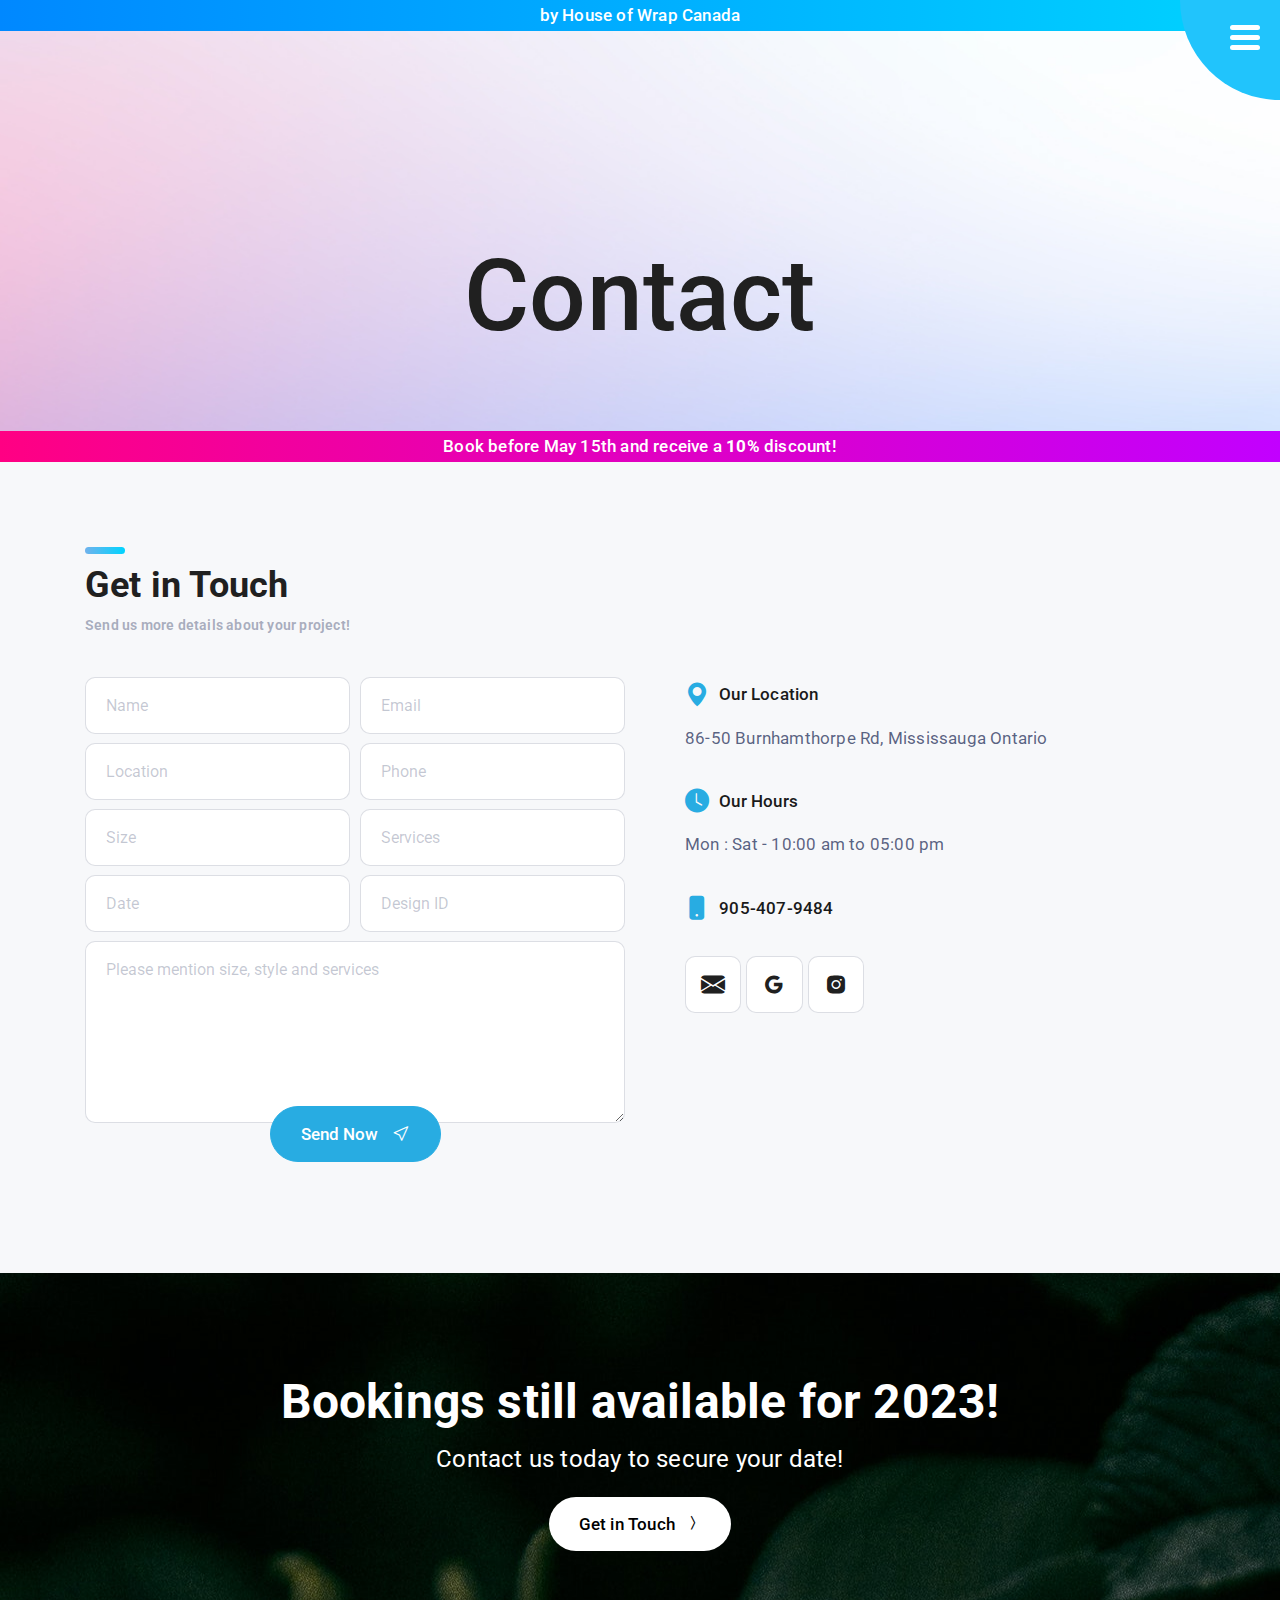
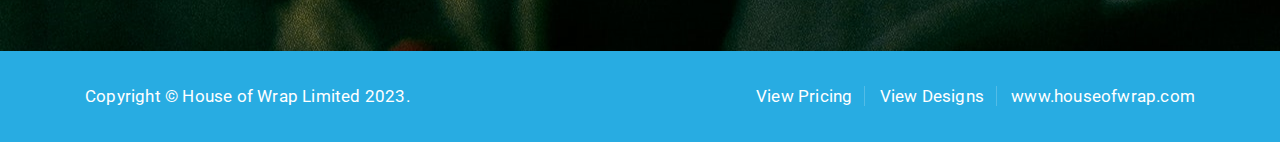
==== contact.html @ 19a2f288 "added first" ====
<!doctype html>
<html lang="en">
<head>
<meta charset="utf-8">
<meta name="viewport" content="width=device-width, initial-scale=1">
<meta name="format-detection" content="telephone=no">
<title>Wedding Floor Wraps | Brampton, Toronto, Vaughan, Mississauga</title>
<meta name="author" content="tansh">
<meta name="description" content="HTML Teamplate">
<meta name="keywords" content="agency, personal, photography, one page">

<!-- FAVICON FILES -->
<link href="assets/images/icons/apple-touch-icon-144-precomposed.png" rel="apple-touch-icon" sizes="144x144">
<link href="assets/images/icons/apple-touch-icon-120-precomposed.png" rel="apple-touch-icon" sizes="120x120">
<link href="assets/images/icons/apple-touch-icon-76-precomposed.png" rel="apple-touch-icon" sizes="76x76">
<link href="assets/images/icons/favicon.png" rel="shortcut icon">



<!-- CSS FILES -->
<link rel="stylesheet" href="assets/css/bootstrap.min.css">
<link rel="stylesheet" href="assets/fonts/iconfonts.css">
<link rel="stylesheet" href="assets/css/plugins.css">
<link rel="stylesheet" href="assets/css/style.css">
<link rel="stylesheet" href="assets/css/style2.css">

<link rel="stylesheet" href="assets/css/responsive.css">
<link rel="stylesheet" href="assets/css/color.css">
<style>
    html, body {width: auto!important; overflow-x: hidden!important} 

</style>
</head>
<body>


    <!-- preloader ends --> 
    
    <!-- Small Devices Header 
============================================= -->

    <!-- Small Devices Header ends 
============================================= --> 
    
    <!-- Header 
============================================= -->
<div class="banner-hd  " style="margin-bottom: 0px !important; z-index: 101 !important; margin-bottom: -30px !important; padding-bottom: 0px !important">
    <p>by House of Wrap Canada            
     
    </p>           
    

</div>

<label>
    <input type='checkbox'>
    <span class='menu'>
      <span class='hamburger'></span>
    </span>
    <ul>
      <li>
        <a href='index.html'>Home</a>
      </li>
      <li>
        <a href='pricing.html'>Pricing</a>
      </li>
      <li>
        <a href='designs.html'>Designs</a>
      </li>
      <li>
        <a href='contact.html'>Contact</a>
      </li>
    </ul>
  </label>
    <!-- header ends
================================================== --> 
    
    <!-- Page Title 
============================================= -->
    <div class="dtr-page-title-wrapper dtr-section-with-bg dtr-page-title-pt" style="background-image: url(assets/img/UnicornVectorGradient_4.jpg);" >
        <div class="container dtr-page-title-inner">
            <div class="row">
                <div class="col-12 dtr-page-title-content">
                    <h1 class="dtr-entry-title wow fadeInUp h-text1">Contact</h1>
                </div>
            </div>
        </div>
    </div>
    <!-- Page Title ends
============================================= --> 
    
    <!-- == main content area starts == -->
    <div id="dtr-main-content"> 
        <div class="banner-hd-3 " style="margin-top: 0px !important; margin-bottom: 0px !important; padding-bottom: 0px !important; z-index: 102 !important;">
            <p> Book before May 15th and receive a <b>10%</b>  discount!             
          
            </p>           
            
        
        </div>
        <!--===== section 1 starts =====-->
        <section id="contact" class="dtr-section dtr-py-100 bg-light-blue">
            
            <div class="container"> 
                
                <!-- heading starts -->
                <div class="dtr-styled-heading">
                    <h2>Get in Touch</h2>
                    <p>Send us more details about your project!</p>
                </div>
                
                <!-- heading ends --> 
                
                <!--== row starts ==-->
                <div class="row"> 
                    
                    <!-- column 1 starts -->
                    <div class="col-12 col-md-6"> 
                        
                        <!-- form starts -->
                        <div class="dtr-form">
                            <form id="" action="https://formspree.io/f/mgepqyrl" method="post"  action="https://formspree.io/f/mgepqyrl">
                                <div>
                                    <div class="dtr-form-row dtr-form-row-2col">
                                        <p class="dtr-form-column">
                                            <input name="name"  type="text" placeholder="Name" class="required" required > 
                                        </p>
                                        <p class="dtr-form-column">
                                            <input name="email"  class="required email" type="text" placeholder="Email" required>
                                            
                                        </p>
                                        <p class="dtr-form-column">
                                            <input name="location"  type="text" placeholder="Location" class="required" required > 
                                        </p>
                                        <p class="dtr-form-column">
                                            <input name="phone"  class="required phone" type="tel" placeholder="Phone" required>
                                        </p>
                                        <p class="dtr-form-column">
                                            <input name="size"  type="text" placeholder="Size" class="required" required > 
                                        </p>
                                        <p class="dtr-form-column">
                                            <input name="service"  class="required service" type="tel" placeholder="Services" required>
                                        </p>
                                        <p class="dtr-form-column">
                                            <input name="date"  class="required date" type="tel" placeholder="Date" required>
                                        </p>
                                        <p class="dtr-form-column">
                                            <input name="design" type="tel" placeholder="Design ID">
                                        </p>
                                    </div>
                                
                                    <p class="antispam">Leave this empty: <br />
                                        <input name="url" />
                                    </p>
                                    <p>
                                        <textarea rows="6" name="message" id="message" class="required"  placeholder="Please mention size, style and services"></textarea>
                                    </p>
                                    <p class="text-center">
                                        <button class="dtr-btn btn-blue dtr-mt-minus30" type="submit" value="Send Message">Send Now<i class="icon-cursor dtr-ml-15"></i></button>
                                    </p>
                                    <div id="result"></div>
                                </div>
                            </form>
                        </div>
                        <!-- form ends --> 
                        
                    </div>
                    <!-- column 2 starts -->
                    <div class="col-12 col-md-6">
                        <div class="dtr-pl-30">
                            <p class="d-flex align-items-center"><i class="icon-geo-alt dtr-mr-10 text-size-md color-blue"></i><span class="font-weight-500 color-dark">Our Location</span></p>
                            <p>86-50 Burnhamthorpe Rd, Mississauga Ontario</p>
                            <div class="spacer-20"></div>
                            <p class="d-flex align-items-center"><i class="icon-clock-fill dtr-mr-10 text-size-md color-blue"></i><span class="font-weight-500 color-dark">Our Hours</span></p>
                            <p>Mon : Sat - 10:00 am to 05:00 pm</p>
                            <div class="spacer-20"></div>
                            <p class="d-flex align-items-center"><i class="icon-phone-fill dtr-mr-10 text-size-md color-blue"></i><span class="font-weight-500 color-dark">905-407-9484</span></p>
        
                            
                            <!-- social starts -->
                            <ul class="dtr-social dtr-social-list dtr-styled-social text-left dtr-mt-30">
                                <li><a href="mailto:contact@houseofwrap.com" class="dtr-social-button dtr-mail" target="_blank" title="mail"><span>Talk to us</span></a></li>
                                <li><a  rel="nofollow" target="_blank" href="https://www.google.com/maps?q=house+of+wrap&rlz=1C5CHFA_enCA938CA939&um=1&ie=UTF-8&sa=X&ved=2ahUKEwihzdGohPr8AhXEk4kEHcO7C9kQ_AUoAHoECAEQCg" class="dtr-social-button dtr-google" target="_blank" title="google"><span>Share on Google</span></a></li>
                                <li><a href="#" class="dtr-social-button dtr-instagram" target="_blank" title="instagram"><span>Follow on Instagram</span></a></li>
                            </ul>
                            <!-- social ends --> 
                            
                        </div>
                    </div>
                    <!-- column 2 ends --> 
                    
                </div>
                <!--== row ends ==--> 
                
            </div>
        </section>
        <!--===== section 1 ends =====--> 
        
        <!--===== section 2 starts =====-->
        <section class="dtr-section parallax dtr-py-100" style="background-size: 100% !important; background-image: url(assets/img/pexels-irina-iriser-1122639.jpg);">
            <div class="container"> 
                
                <!--== row starts ==-->
                <div class="row text-center">
                    <div class="col-12">
                        <h2 class="font-family-alt font-weight-700 color-dark" style="color: white;  margin-bottom:10px; font-family: 'Alkatra', cursive;
                        ">Bookings still available for 2023!</h2>
                        <p class="color-dark font-weight-400  text-size-md" style="color: white; margin-bottom: -10px;" >Contact us today to secure your date!</p>
                        <!-- link starts --> 
                        <a href="#contact" class="dtr-btn btn-white dtr-mt-30 gradient-btn">Get in Touch <i class="icon-chevron-compact-right"></i></a> 
                        <!-- link ends --> 
                    </div>
                </div>
                <!--== row ends ==--> 
                
            </div>
        </section>
        <!--===== section 2 ends =====--> 
        
        <!-- footer section starts
================================================== -->
<footer id="dtr-footer"> 
    
    <!--== copyright starts ==-->
    <div class="dtr-copyright">
        <div class="container"> 
            
            <!--== row starts ==-->
            <div class="row"> 
                
                <!-- column 1 starts -->
                <div class="col-12 col-md-6">
                    <p> Copyright © House of Wrap Limited 2023. </p>
                </div>
                <!-- column 1 ends --> 
                
                <!-- column 2 starts -->
                <div class="col-12 col-md-6 text-right">
                    <ul class="dtr-pipe-list">
                        <li><a target="_blank" href="designs.html">View Pricing</a></li>

                        <li><a target="_blank" href="designs.html">View Designs</a></li>

                        
                        <li><a target="_blank" href="https://www.houseofwrap.com/">www.houseofwrap.com</a></li>
                    </ul>
                </div>
                <!-- column 2 ends --> 
                
            </div>
            <!--== row ends ==--> 
            
        </div>
    </div>
    <!--== copyright ends ==--> 
    
</footer>
        <!-- footer section ends
================================================== --> 
        
    </div>
    <!-- == main content area ends == --> 
    
</div>
<!-- #dtr-wrapper ends --> 

<!-- JS FILES --> 
<script src="assets/js/jquery.min.js"></script> 
<script src="assets/js/bootstrap.min.js"></script> 
<script src="assets/js/plugins.js"></script> 
<script src="assets/js/custom.js"></script>
</body>
</html>
---- assets/fonts/iconfonts.css ----
@font-face { font-family: 'icomoon'; src: url('icomoon.eot'); src: url('icomoon.eot?lmf06m#iefix') format('embedded-opentype'),  url('icomoon.ttf') format('truetype'),  url('icomoon.woff') format('woff'),  url('icomoon.svg?lmf06m#icomoon') format('svg'); font-weight: normal; font-style: normal; font-display: block; }
[class^="icon-"], [class*=" icon-"] { /* use !important to prevent issues with browser extensions that change fonts */
font-family: 'icomoon' !important; speak: never; font-style: normal; font-weight: normal; font-variant: normal; text-transform: none; line-height: 1; /* Better Font Rendering =========== */
-webkit-font-smoothing: antialiased; -moz-osx-font-smoothing: grayscale; }
.icon-bxl-gitlab:before { content: "\e99c"; }
.icon-bxl-html5:before { content: "\e900"; }
.icon-bxl-whatsapp:before { content: "\e901"; }
.icon-bxl-whatsapp-square:before { content: "\e902"; }
.icon-bxl-pinterest-alt:before { content: "\e903"; }
.icon-bxl-pinterest:before { content: "\e904"; }
.icon-bxl-facebook-circle:before { content: "\e905"; }
.icon-bxl-facebook:before { content: "\e906"; }
.icon-bxl-facebook-square:before { content: "\e907"; }
.icon-bxl-twitter:before { content: "\e908"; }
.icon-bxl-linkedin:before { content: "\e909"; }
.icon-bxl-linkedin-square:before { content: "\e90a"; }
.icon-bxl-google:before { content: "\e90b"; }
.icon-tags-fill:before { content: "\e90c"; }
.icon-bxl-instagram:before { content: "\e90d"; }
.icon-bxl-youtube:before { content: "\e90e"; }
.icon-bxl-bootstrap:before { content: "\e90f"; }
.icon-bxl-css3:before { content: "\e910"; }
.icon-bxl-instagram-alt1:before { content: "\e911"; }
.icon-bxl-javascript:before { content: "\e912"; }
.icon-bxl-jquery:before { content: "\e913"; }
.icon-bxl-magento:before { content: "\e914"; }
.icon-bx-loader:before { content: "\e915"; }
.icon-bxl-vuejs:before { content: "\e916"; }
.icon-bxl-wordpress:before { content: "\e917"; }
.icon-bxs-paper-plane:before { content: "\e918"; }
.icon-bxl-adobe:before { content: "\e919"; }
.icon-bxl-angular:before { content: "\e91a"; }
.icon-bxl-nodejs:before { content: "\e91b"; }
.icon-bxl-react:before { content: "\e91c"; }
.icon-award:before { content: "\e91d"; }
.icon-award-fill:before { content: "\e91e"; }
.icon-bag:before { content: "\e91f"; }
.icon-bag-fill:before { content: "\e920"; }
.icon-bar-chart:before { content: "\e921"; }
.icon-bar-chart-line:before { content: "\e922"; }
.icon-box:before { content: "\e923"; }
.icon-box-seam:before { content: "\e924"; }
.icon-dash:before { content: "\e925"; }
.icon-dash-circle:before { content: "\e926"; }
.icon-dash-circle-fill:before { content: "\e927"; }
.icon-dash-square:before { content: "\e928"; }
.icon-dash-square-fill:before { content: "\e929"; }
.icon-dot:before { content: "\e92a"; }
.icon-eye:before { content: "\e92b"; }
.icon-eye-fill:before { content: "\e92c"; }
.icon-gear:before { content: "\e92d"; }
.icon-gem:before { content: "\e92e"; }
.icon-globe2:before { content: "\e92f"; }
.icon-heart:before { content: "\e930"; }
.icon-heart-fill:before { content: "\e931"; }
.icon-life-preserver:before { content: "\e932"; }
.icon-pen:before { content: "\e933"; }
.icon-pencil:before { content: "\e934"; }
.icon-people:before { content: "\e935"; }
.icon-people-fill:before { content: "\e936"; }
.icon-person:before { content: "\e937"; }
.icon-person-fill:before { content: "\e938"; }
.icon-pie-chart:before { content: "\e939"; }
.icon-pie-chart-fill:before { content: "\e93a"; }
.icon-plus:before { content: "\e93b"; }
.icon-plus-circle:before { content: "\e93c"; }
.icon-plus-circle-fill:before { content: "\e93d"; }
.icon-plus-square:before { content: "\e93e"; }
.icon-plus-square-fill:before { content: "\e93f"; }
.icon-cursor:before { content: "\e940"; }
.icon-cursor-fill:before { content: "\e941"; }
.icon-clock:before { content: "\e942"; }
.icon-clock-fill:before { content: "\e943"; }
.icon-phone:before { content: "\e944"; }
.icon-phone-fill:before { content: "\e945"; }
.icon-arrow-left:before { content: "\e946"; }
.icon-arrow-left-circle:before { content: "\e947"; }
.icon-arrow-left-circle-fill:before { content: "\e948"; }
.icon-arrow-right:before { content: "\e949"; }
.icon-arrow-right-circle:before { content: "\e94a"; }
.icon-arrow-right-circle-fill:before { content: "\e94b"; }
.icon-arrows-fullscreen:before { content: "\e94c"; }
.icon-camera:before { content: "\e94d"; }
.icon-camera2:before { content: "\e94e"; }
.icon-camera-fill:before { content: "\e94f"; }
.icon-chat-left-quote:before { content: "\e950"; }
.icon-chat-left-quote-fill:before { content: "\e951"; }
.icon-chat-right-quote:before { content: "\e952"; }
.icon-chat-right-quote-fill:before { content: "\e953"; }
.icon-chat-square-quote:before { content: "\e954"; }
.icon-chat-square-quote-fill:before { content: "\e955"; }
.icon-chevron-compact-left:before { content: "\e956"; }
.icon-chevron-compact-right:before { content: "\e957"; }
.icon-diamond:before { content: "\e958"; }
.icon-diamond-fill:before { content: "\e959"; }
.icon-diamond-half:before { content: "\e95a"; }
.icon-envelope:before { content: "\e95b"; }
.icon-envelope-fill:before { content: "\e95c"; }
.icon-geo:before { content: "\e95d"; }
.icon-geo-alt:before { content: "\e95e"; }
.icon-hexagon:before { content: "\e95f"; }
.icon-hexagon-fill:before { content: "\e960"; }
.icon-link-45deg:before { content: "\e961"; }
.icon-mouse:before { content: "\e962"; }
.icon-mouse2:before { content: "\e963"; }
.icon-pentagon:before { content: "\e964"; }
.icon-pentagon-fill:before { content: "\e965"; }
.icon-play:before { content: "\e966"; }
.icon-play-fill:before { content: "\e967"; }
.icon-search:before { content: "\e968"; }
.icon-star:before { content: "\e969"; }
.icon-star-fill:before { content: "\e96a"; }
.icon-star-half:before { content: "\e96b"; }
.icon-telephone:before { content: "\e96c"; }
.icon-telephone-fill:before { content: "\e96d"; }
.icon-calendar:before { content: "\e96e"; }
.icon-calendar-fill:before { content: "\e96f"; }
.icon-folder:before { content: "\e970"; }
.icon-folder-fill:before { content: "\e971"; }
.icon-tag:before { content: "\e972"; }
.icon-tag-fill:before { content: "\e973"; }
.icon-tags:before { content: "\e974"; }
.icon-caret-down-fill:before { content: "\e975"; }
.icon-caret-left-fill:before { content: "\e976"; }
.icon-caret-right-fill:before { content: "\e977"; }
.icon-caret-up-fill:before { content: "\e978"; }
.icon-chevron-left:before { content: "\e979"; }
.icon-chevron-right:before { content: "\e97a"; }
.icon-chevron-up:before { content: "\e97b"; }
.icon-chevron-down:before { content: "\e97c"; }
.icon-bxl-dribbble:before { content: "\e97d"; }
.icon-bxl-skype:before { content: "\e97e"; }
.icon-bxl-behance:before { content: "\e97f"; }
.icon-bxl-audible:before { content: "\e980"; }
.icon-bxl-figma:before { content: "\e981"; }
.icon-bxl-etsy:before { content: "\e982"; }
.icon-bxl-github:before { content: "\e983"; }
.icon-bxl-vimeo:before { content: "\e984"; }
.icon-bxl-vk:before { content: "\e985"; }
.icon-bxl-digitalocean:before { content: "\e986"; }
.icon-bxl-deviantart:before { content: "\e987"; }
.icon-bxl-digg:before { content: "\e988"; }
.icon-bxl-yelp:before { content: "\e989"; }
.icon-bxl-git:before { content: "\e98a"; }
.icon-bxl-telegram:before { content: "\e98b"; }
.icon-bxl-shopify:before { content: "\e98c"; }
.icon-bxl-flickr-square:before { content: "\e98d"; }
.icon-bxl-soundcloud:before { content: "\e98e"; }
.icon-bxl-spotify:before { content: "\e98f"; }
.icon-bxl-adobeaftereffects:before { content: "\e990"; }
.icon-bxl-adobeaudition:before { content: "\e991"; }
.icon-bxl-adobedreamweaver:before { content: "\e992"; }
.icon-bxl-adobeillustrator:before { content: "\e993"; }
.icon-bxl-adobeindesign:before { content: "\e994"; }
.icon-bxl-adobelightroomcc:before { content: "\e995"; }
.icon-bxl-adobephotoshop:before { content: "\e996"; }
.icon-bxl-adobepremiere:before { content: "\e997"; }
.icon-bxl-adobexd:before { content: "\e998"; }
.icon-bxl-sketch:before { content: "\e999"; }
.icon-bxl-squarespace:before { content: "\e99a"; }
.icon-bxl-final-cut:before { content: "\e99b"; }
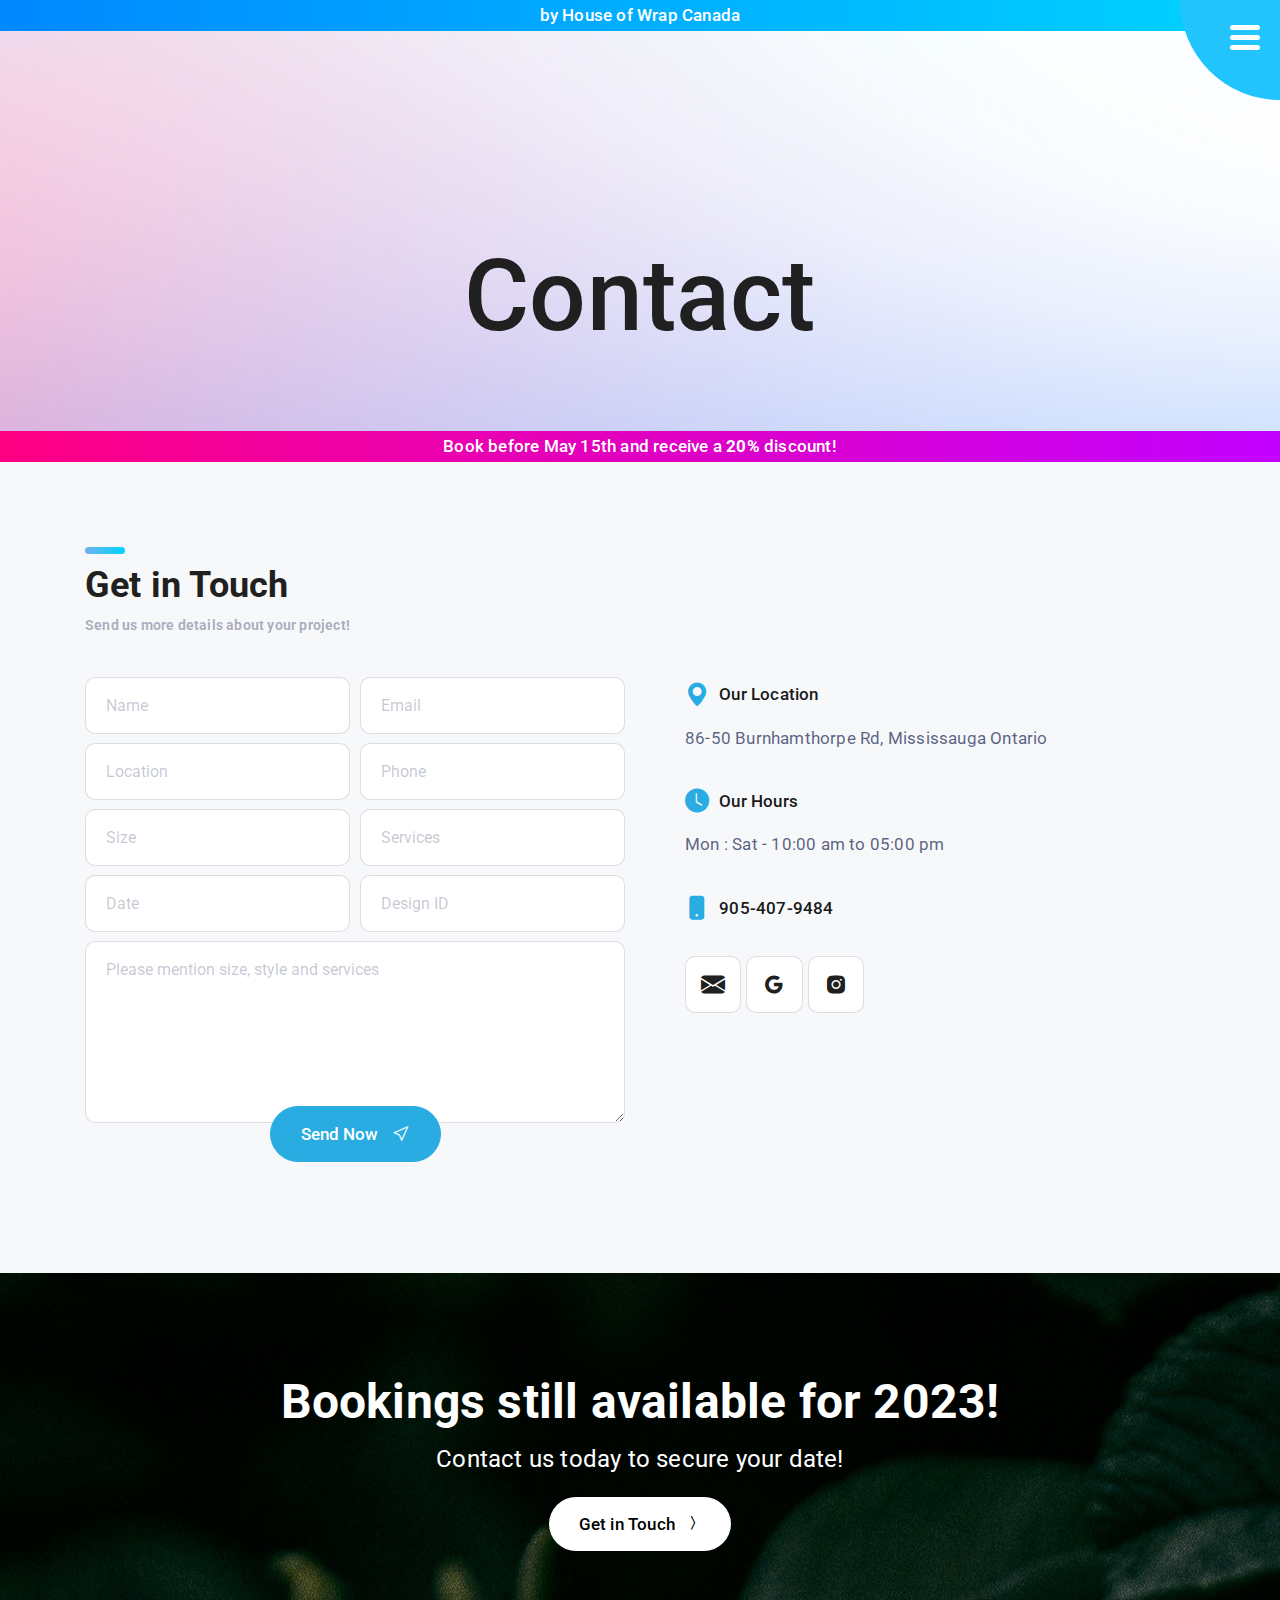
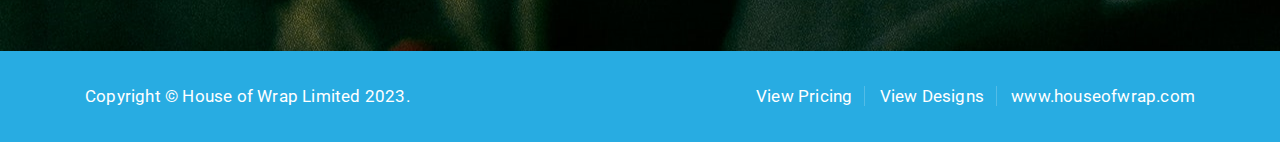
==== commit 0bcfc641: "added price" ====
--- a/contact.html
+++ b/contact.html
@@ -64,9 +64,9 @@
       <li>
         <a href='pricing.html'>Pricing</a>
       </li>
-      <li>
+      <!--<li>
         <a href='designs.html'>Designs</a>
-      </li>
+      </li>-->
       <li>
         <a href='contact.html'>Contact</a>
       </li>
@@ -92,7 +92,7 @@
     <!-- == main content area starts == -->
     <div id="dtr-main-content"> 
         <div class="banner-hd-3 " style="margin-top: 0px !important; margin-bottom: 0px !important; padding-bottom: 0px !important; z-index: 102 !important;">
-            <p> Book before May 15th and receive a <b>10%</b>  discount!             
+            <p> Book before May 15th and receive a <b>20%</b>  discount!             
           
             </p>           
             
--- a/assets/fonts/iconfonts.css
+++ b/assets/fonts/iconfonts.css
@@ -158,4 +158,7 @@
 .icon-bxl-adobexd:before { content: "\e998"; }
 .icon-bxl-sketch:before { content: "\e999"; }
 .icon-bxl-squarespace:before { content: "\e99a"; }
-.icon-bxl-final-cut:before { content: "\e99b"; }+.icon-bxl-final-cut:before { content: "\e99b"; }
+.dtr-btn i{
+        padding-top: -100px !important;
+}--- a/assets/css/style.css
+++ b/assets/css/style.css
@@ -56,31 +56,96 @@
     margin-bottom:20px !important;
 }
 input[type=date], input[type=datetime-local], input[type=month], input[type=time] {
-  position: relative;
-  display: block;
-  width: 100%;
-  padding: 15px 20px;
+  position: relative ;
+  display: block ;
+  width: 100% ;
+  padding: 15px 20px ;
   margin: 0 0 4px 0;
-  border-width: 1px;
-  border-style: solid;
-  border-radius: 10px;
-  font-size: 17px;
-  font-weight: normal;
+  border-width: 1px !important;
+  border-style: solid !important;
+  border-radius: 10px !important;
+  font-size: 17px !important;
+  font-weight: normal !important;
   line-height: 25px !important;
-  vertical-align: top;
-  -webkit-box-sizing: border-box;
-  -moz-box-sizing: border-box;
-  box-sizing: border-box;
-  border-color: #00000029;
-  
-}
-
-
-input[type=date], input[type=datetime-local], input[type=month], input[type=time] {  
-  color: #000000 !important;
-}
-
-
+  vertical-align: top !important;
+  -webkit-box-sizing: border-box !important;
+  -moz-box-sizing: border-box !important;
+  box-sizing: border-box !important;
+  border-color: #0000002c !important;
+}
+
+
+
+
+input[type=date],
+input[type=time] {
+    border            : none;
+    box-sizing        : border-box;
+    outline           : 0;
+    padding-left      : .75rem;
+    display           : flex;
+    justify-content   : center;
+    position          : relative;
+    width             : 100%;
+    -moz-appearance   : textfield;
+    -webkit-appearance: none;
+    margin            : 0;
+}
+
+input[type=date]::placeholder,
+input[type=time]::placeholder {
+    font-family: 'Roboto';
+    font-size  : 17px;
+    font-style : normal;
+    font-weight: 400;
+}
+
+input[type=date]::-webkit-calendar-picker-indicator,
+input[type=time]::-webkit-calendar-picker-indicator {
+    background: none !important;
+    bottom    : 0;
+    color     : transparent;
+    cursor    : pointer;
+    height    : auto;
+    left      : 0;
+    position  : absolute;
+    right     : 0;
+    top       : 0;
+    width     : auto;
+}
+
+
+input[type=date]::-webkit-datetime-edit,
+input[type=time]::-webkit-datetime-edit {
+    text-align: center;
+    width     : 100%;
+}
+.parallax2{
+  /* The image used */
+  background-image: url("/assets/portfolio-img/houseofwraplobby copy.jpg");
+
+  /* Set a specific height */
+  min-height: 300px; 
+
+  /* Create the parallax scrolling effect */
+  background-attachment: fixed;
+  background-position: center;
+  background-repeat: no-repeat;
+  background-size: cover;
+}
+.parallax3{
+  /* The image used */
+  background-image: url("/assets/portfolio-img/houseofwraplobby copy.jpg");
+
+  /* Set a specific height */
+  min-height: 300px; 
+
+  /* Create the parallax scrolling effect */
+  background-attachment: fixed;
+  background-position: center;
+  background-repeat: no-repeat;
+  background-size: cover;
+}
 .hr-foot{
   color: white;
   width: 100%;
@@ -1112,7 +1177,10 @@
   border-radius: 50%;
   object-fit: cover;
 }
-
+.img-10 img{
+  width: 400px;
+  height: 200px;
+}
 .nav-btn{
   background-color: rgb(0, 0, 0);
   padding: 8px 25px !important;
@@ -1143,8 +1211,9 @@
 }
 .img-about{
   width: 100%;
-  height: 10px;
+  height: 200px;
   object-fit: ;
+  position: static;
 
 }
 .num-cir{
@@ -1266,4 +1335,59 @@
 .hover-underline-animation:hover::after {
   transform: scaleX(1);
   transform-origin: bottom left;
+}
+
+
+
+.first-overlay,
+.second-overlay,
+.third-overlay,
+.fourth-overlay {
+  z-index: 1;
+  height: 100vh;
+  background-color: rgba(0, 0, 0, 0.7);
+  position: absolute;
+  top: 0;
+  opacity: 0;
+}
+
+.section {
+  position: relative;
+  height: 30vh;
+}
+
+.bg {
+  background-image: url("/assets/portfolio-img/houseofwraplobby copy.jpg");
+  position: absolute;
+  top: 0;
+  left: 0;
+  height: 100vh;
+  z-index: -1;
+  background-size: cover;
+  background-position: center;
+  background-attachment: fixed;
+  background-repeat: no-repeat;
+}
+
+.aboutimg1{
+  width: 100%;
+  height: 200px;
+  object-fit: cover;
+}
+.price-ex{
+  opacity: .8;
+  color: rgb(0, 0, 0) !important;
+  scale: .7;
+  margin-bottom: -10px;
+}
+.price-ex span{
+  
+  
+  scale: .7;
+  font-weight: 300;
+}
+.discountp{
+  color: #28ace2;
+  font-size: 19px;
+  margin-top: -40px;
 }--- a/assets/css/style2.css
+++ b/assets/css/style2.css
@@ -35,6 +35,7 @@
          currentColor 15px,transparent 0)
          no-repeat 4px 12px/2px 6px
  }
+ .
  .gg-arrows-v::after,
  .gg-arrows-v::before {
     content: "";
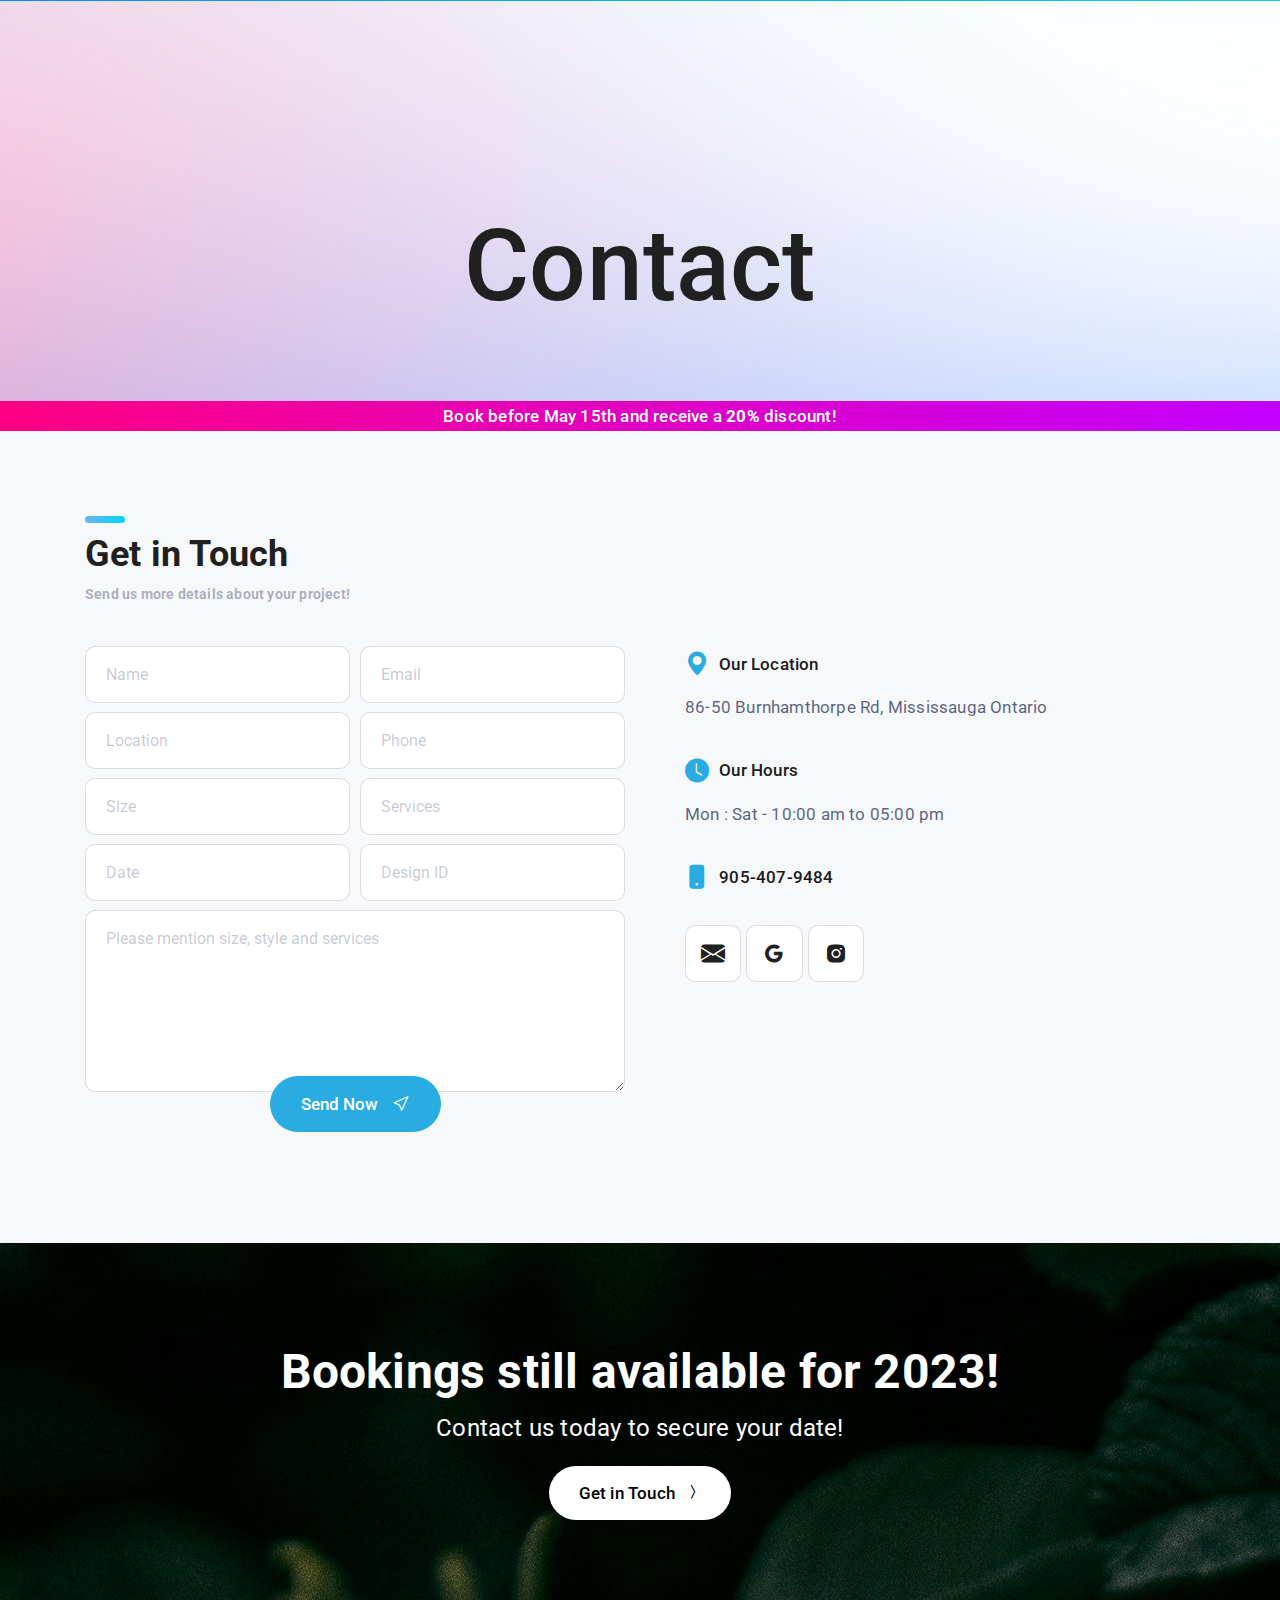
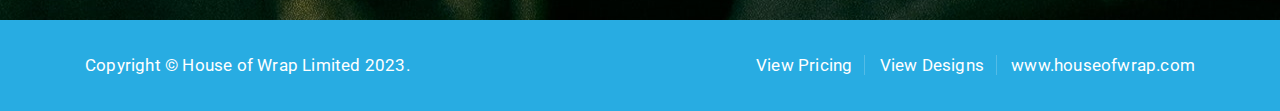
==== commit 22858143: "fixed title" ====
--- a/contact.html
+++ b/contact.html
@@ -4,7 +4,7 @@
 <meta charset="utf-8">
 <meta name="viewport" content="width=device-width, initial-scale=1">
 <meta name="format-detection" content="telephone=no">
-<title>Wedding Floor Wraps | Brampton, Toronto, Vaughan, Mississauga</title>
+<title>Contact | Wedding Floor Wraps | Brampton, Toronto, Vaughan, Mississauga</title>
 <meta name="author" content="tansh">
 <meta name="description" content="HTML Teamplate">
 <meta name="keywords" content="agency, personal, photography, one page">
@@ -52,7 +52,7 @@
 
 </div>
 
-<label>
+<!--<label>
     <input type='checkbox'>
     <span class='menu'>
       <span class='hamburger'></span>
@@ -64,14 +64,12 @@
       <li>
         <a href='pricing.html'>Pricing</a>
       </li>
-      <!--<li>
-        <a href='designs.html'>Designs</a>
-      </li>-->
+    
       <li>
         <a href='contact.html'>Contact</a>
       </li>
     </ul>
-  </label>
+  </label>-->
     <!-- header ends
 ================================================== --> 
     
--- a/assets/css/style.css
+++ b/assets/css/style.css
@@ -173,6 +173,13 @@
     font-weight: 500;
     margin-bottom:20px !important;
 }
+@media screen and (max-width: 769px) {
+
+  .banner-hd-3{
+    font-size: 10px !important;
+  }
+}
+  
 .flag-2{
     width: 20px;
     margin-left: 5px;
--- a/assets/css/style2.css
+++ b/assets/css/style2.css
@@ -550,12 +550,12 @@
 .butn {
   border: none;
   outline: none;
-  padding: 8px 20px;
+  padding: 8px 14px;
   background-color: rgb(244, 244, 244);
   cursor: pointer;
   border-radius: 25px;
   border: 0px;
-  font-size: 11px;
+  font-size: 10px;
   margin-top: 8px;
 }
 
@@ -569,7 +569,9 @@
   border: 0px;
 }
 
-
+.displaymm{
+  display: none;
+}
 @media screen and (min-width: 769px) {
 
 /* Create three equal columns that floats next to each other */
@@ -583,7 +585,12 @@
 .show {
   display: block;
 }
-
+.displaymm{
+  display: block;
+}
+.displaynn{
+  display: none;
+}
 /* Style the buttons */
 .butn {
   border: none;
@@ -613,4 +620,11 @@
 
 .onpageNav{
   padding-bottom: 30px;
-}+}
+
+.onpageNav button{
+  color: black !important;
+}
+.onpageNav  .butn.active{
+  color: rgb(255, 255, 255) !important;
+}
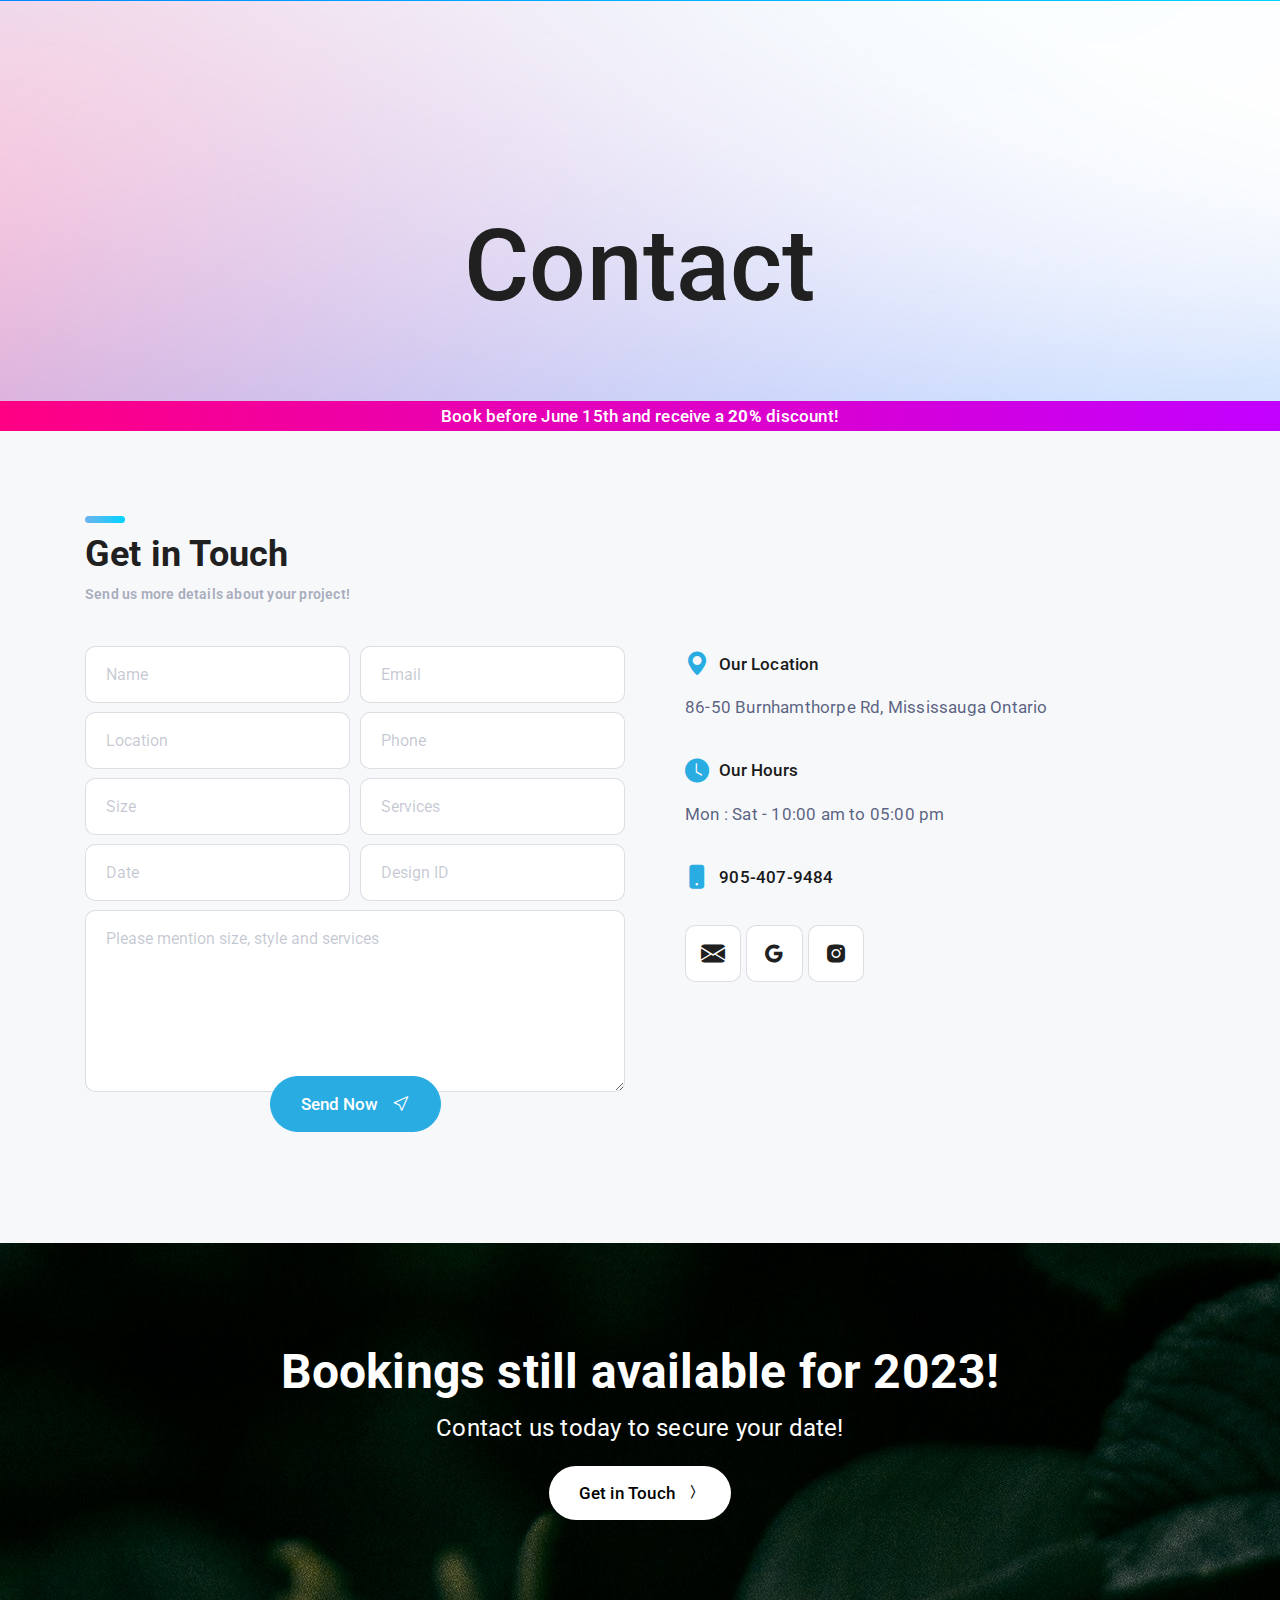
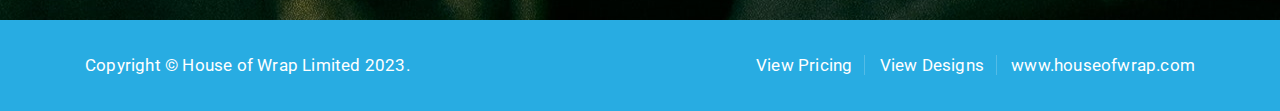
==== commit bafe6366: "ad" ====
--- a/contact.html
+++ b/contact.html
@@ -90,7 +90,7 @@
     <!-- == main content area starts == -->
     <div id="dtr-main-content"> 
         <div class="banner-hd-3 " style="margin-top: 0px !important; margin-bottom: 0px !important; padding-bottom: 0px !important; z-index: 102 !important;">
-            <p> Book before May 15th and receive a <b>20%</b>  discount!             
+            <p> Book before June 15th and receive a <b>20%</b>  discount!             
           
             </p>           
             
